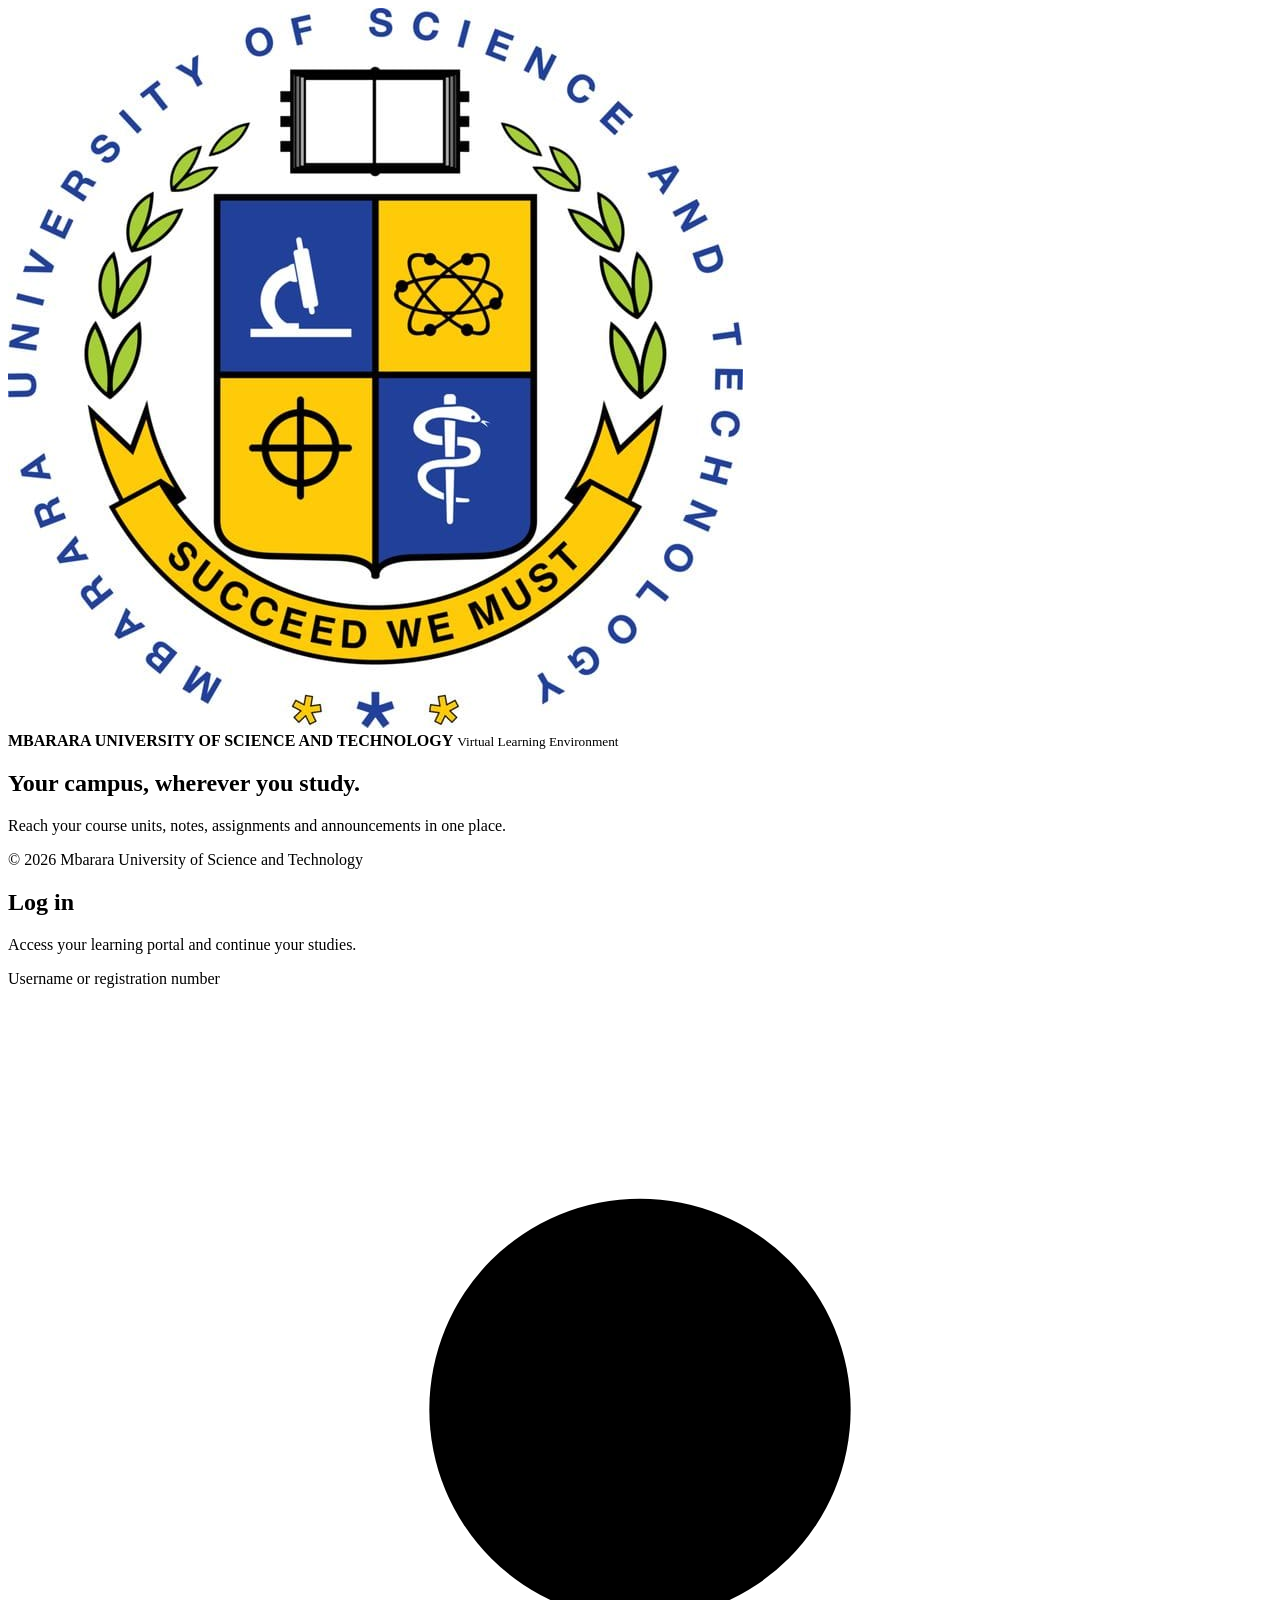
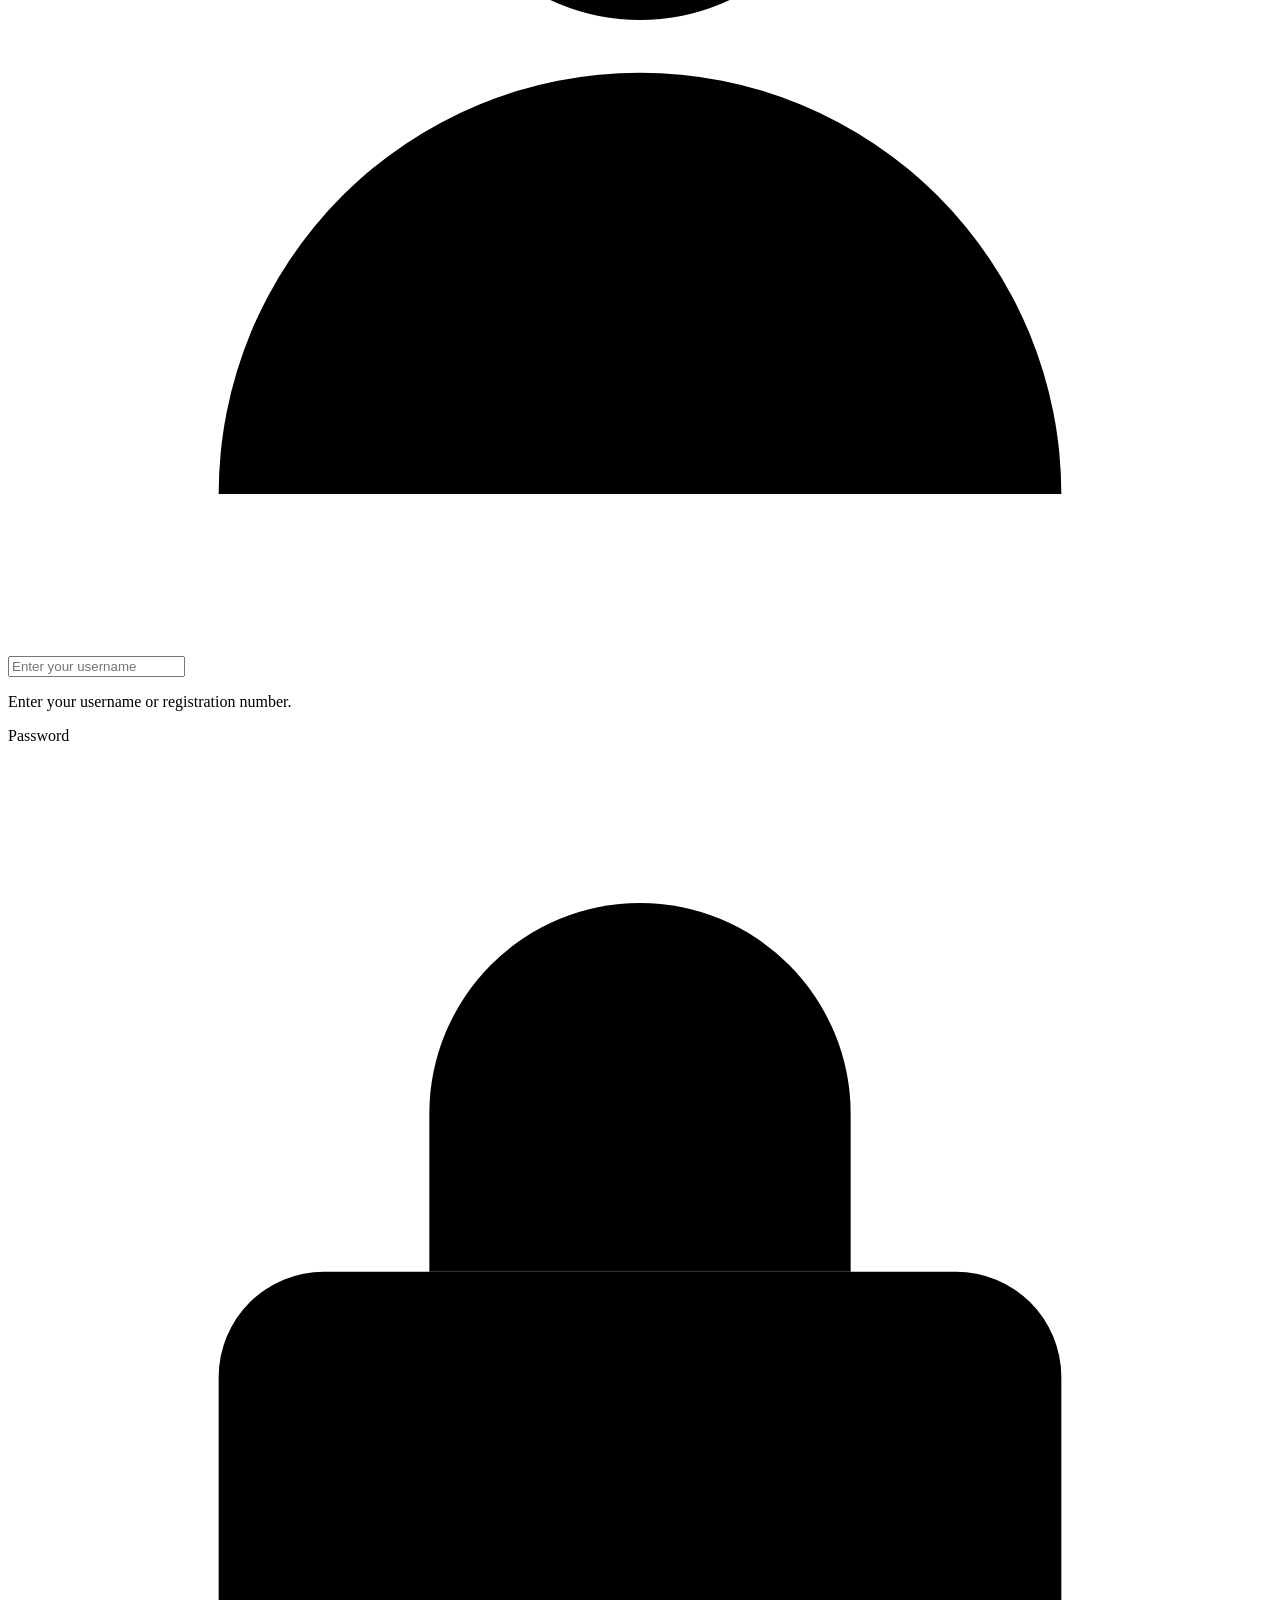
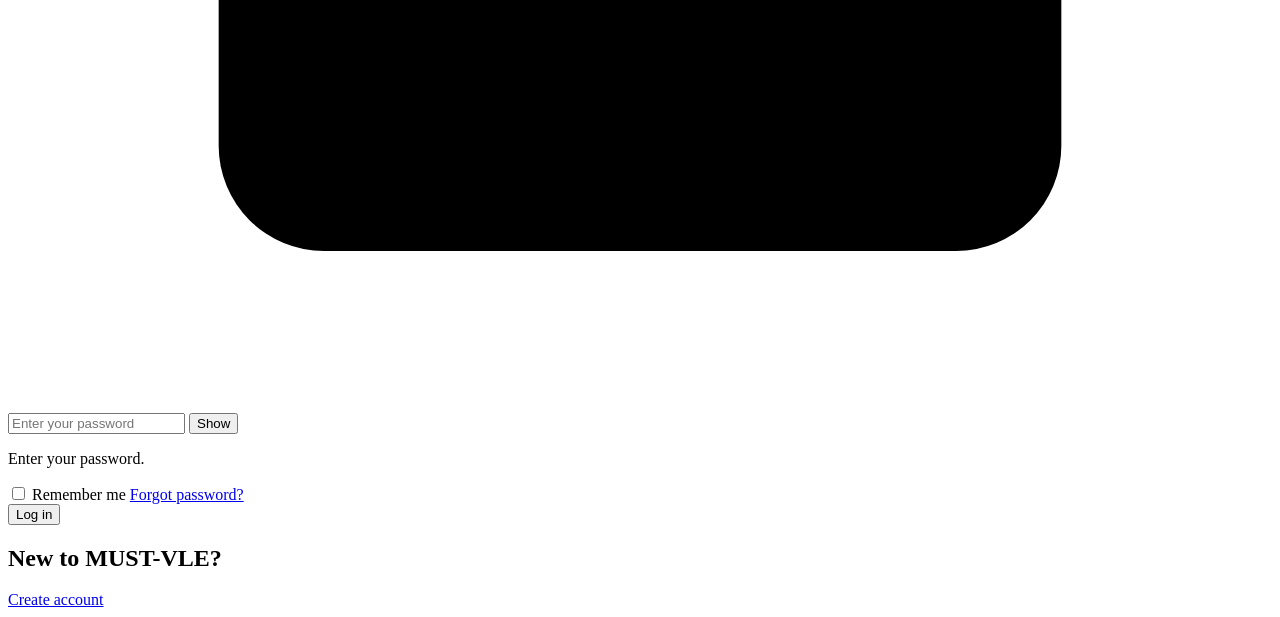
==== index.html @ 8065899a "Rename login.html to index.html" ====
<!DOCTYPE html>
<html lang="en">
<head>
    <meta charset="UTF-8">
    <meta name="viewport" content="width=device-width, initial-scale=1.0">
    <title>Login | MUST-VLE</title>
    <link rel="stylesheet" href="Style.css">
</head>
<body>

    <aside class="brand">
        <div class="brand-header">
            <img src="must-logo.png" alt="Mbarara University of Science and Technology logo" class="brand-logo">
            <div class="university-name">
                <strong>MBARARA UNIVERSITY OF SCIENCE AND TECHNOLOGY</strong>
                <small>Virtual Learning Environment</small>
            </div>
        </div>

        <div>
            <h2>Your campus, wherever you study.</h2>
            <p>Reach your course units, notes, assignments and announcements in one place.</p>
        </div>

        <p class="foot">&copy; 2026 Mbarara University of Science and Technology</p>
    </aside>

    <main class="panel">
        <section class="card">
            <header class="card-head">
                <h1>Log in</h1>
                <p>Access your learning portal and continue your studies.</p>
            </header>

            <form class="form" novalidate>

                <div class="field">
                    <label for="username">Username or registration number</label>
                    <div class="control">
                        <svg viewBox="0 0 24 24"><circle cx="12" cy="8" r="4"/><path d="M4 21a8 8 0 0 1 16 0"/></svg>
                        <input id="username" name="username" type="text" autocomplete="username" placeholder="Enter your username" required>
                    </div>
                    <p class="error">Enter your username or registration number.</p>
                </div>

                <div class="field">
                    <label for="password">Password</label>
                    <div class="control">
                        <svg viewBox="0 0 24 24"><rect x="4" y="10" width="16" height="11" rx="2"/><path d="M8 10V7a4 4 0 0 1 8 0v3"/></svg>
                        <input id="password" name="password" type="password" autocomplete="current-password" placeholder="Enter your password" required>
                        <button type="button" class="toggle" data-toggle="password">Show</button>
                    </div>
                    <p class="error">Enter your password.</p>
                </div>

                <div class="row">
                    <label class="check">
                        <input type="checkbox" name="remember">
                        <span>Remember me</span>
                    </label>

                    <a href="#">Forgot password?</a>
                </div>

                <button class="btn" type="submit">Log in</button>

                <div class="first-time">
                    <h2>New to MUST-VLE?</h2>
                    <a class="btn-outline" href="createAccount.html">Create account</a>
                </div>
            </form>
        </section>
    </main>

</body>
</html>
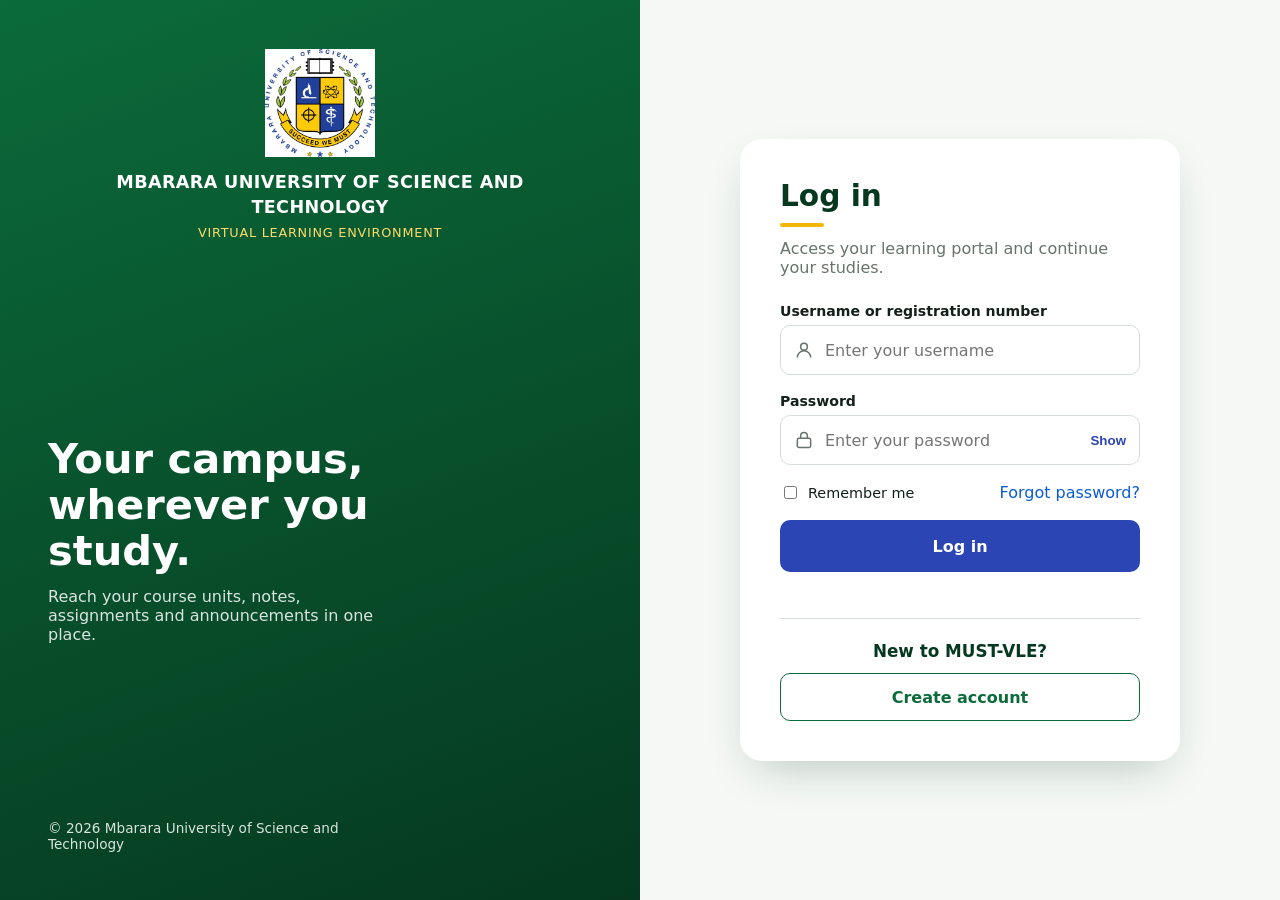
==== commit 73636b89: "Fix CSS case sensitivity" ====
--- a/index.html
+++ b/index.html
@@ -4,7 +4,7 @@
     <meta charset="UTF-8">
     <meta name="viewport" content="width=device-width, initial-scale=1.0">
     <title>Login | MUST-VLE</title>
-    <link rel="stylesheet" href="Style.css">
+    <link rel="stylesheet" href="style.css">
 </head>
 <body>
 
--- a/style.css
+++ b/style.css
@@ -0,0 +1,309 @@
+:root {
+    --green-900: #05381f;
+    --green-700: #0b6b3a;
+    --gold: #f2b705;
+    --blue: #2b45b5;
+    --blue-dark: #22369a;
+    --ink: #14201a;
+    --muted: #66746c;
+    --line: #d6ddd8;
+    --paper: #f5f8f5;
+    --danger: #c0392b;
+}
+
+*, *::before, *::after {
+    box-sizing: border-box;
+}
+
+h1, h2, p {
+    margin: 0;
+}
+
+body {
+    margin: 0;
+    min-height: 100vh;
+    display: grid;
+    grid-template-columns: 1fr 1fr;
+    font-family: system-ui, -apple-system, "Segoe UI", Roboto, sans-serif;
+    color: var(--ink);
+    background: var(--paper);
+}
+
+.brand {
+    display: flex;
+    flex-direction: column;
+    justify-content: space-between;
+    padding: 48px;
+    color: #fff;
+    background: linear-gradient(160deg, var(--green-700), var(--green-900));
+}
+
+.brand-header {
+    display: flex;
+    flex-direction: column;
+    align-items: center;
+    justify-content: center;
+    text-align: center;
+    gap: 12px;
+    margin: 0 auto 20px;
+}
+
+.brand-logo {
+    display: block;
+    width: 110px;
+    height: 110px;
+    object-fit: contain;
+    margin: 0 auto;
+}
+
+.university-name {
+    display: flex;
+    flex-direction: column;
+    align-items: center;
+    text-align: center;
+    gap: 6px;
+}
+
+.university-name strong {
+    display: block;
+    font-size: 1.1rem;
+    line-height: 1.4;
+    letter-spacing: 0.02em;
+    text-transform: uppercase;
+    font-weight: 800;
+}
+
+.university-name small {
+    font-size: 0.8rem;
+    letter-spacing: 0.06em;
+    text-transform: uppercase;
+    color: #ffd96b;
+}
+
+.brand h2 {
+    font-size: 2.6rem;
+    line-height: 1.1;
+    margin-bottom: 14px;
+    max-width: 14ch;
+}
+
+.brand p {
+    max-width: 34ch;
+    color: rgba(255, 255, 255, .85);
+}
+
+.foot {
+    font-size: .85rem;
+}
+
+.panel {
+    display: grid;
+    place-items: center;
+    padding: 32px;
+}
+
+.card {
+    width: 100%;
+    max-width: 440px;
+    padding: 40px;
+    background: #fff;
+    border-radius: 22px;
+    box-shadow: 0 18px 48px -18px rgba(5, 56, 31, .3);
+}
+
+.card-head {
+    margin-bottom: 26px;
+}
+
+.card-head h1 {
+    font-size: 1.85rem;
+    color: var(--green-900);
+}
+
+.card-head h1::after {
+    content: "";
+    display: block;
+    width: 44px;
+    height: 4px;
+    margin-top: 10px;
+    background: var(--gold);
+    border-radius: 4px;
+}
+
+.card-head p {
+    margin-top: 12px;
+    color: var(--muted);
+}
+
+.form {
+    display: grid;
+    gap: 18px;
+}
+
+.field {
+    display: grid;
+    gap: 6px;
+}
+
+.field > label {
+    font-size: .88rem;
+    font-weight: 600;
+}
+
+.control {
+    position: relative;
+}
+
+.control svg {
+    position: absolute;
+    left: 14px;
+    top: 50%;
+    transform: translateY(-50%);
+    width: 20px;
+    height: 20px;
+    fill: none;
+    stroke: var(--muted);
+    stroke-width: 1.8;
+    pointer-events: none;
+}
+
+.control input {
+    width: 100%;
+    height: 50px;
+    padding: 0 70px 0 44px;
+    font: inherit;
+    border: 1.5px solid var(--line);
+    border-radius: 10px;
+}
+
+.control input:focus {
+    outline: none;
+    border-color: var(--green-700);
+    box-shadow: 0 0 0 4px rgba(242, 183, 5, .3);
+}
+
+.toggle {
+    position: absolute;
+    right: 8px;
+    top: 50%;
+    transform: translateY(-50%);
+    border: 0;
+    background: none;
+    color: var(--blue);
+    font-weight: 600;
+    cursor: pointer;
+}
+
+.error {
+    display: none;
+    color: var(--danger);
+    font-size: .82rem;
+}
+
+.field.invalid .error {
+    display: block;
+}
+
+.field.invalid input {
+    border-color: var(--danger);
+}
+
+.row {
+    display: flex;
+    justify-content: space-between;
+    align-items: center;
+    gap: 10px;
+    flex-wrap: wrap;
+}
+
+.check {
+    display: flex;
+    gap: 8px;
+    align-items: center;
+    font-size: .9rem;
+}
+
+a {
+    color: #0a5cd6;
+    text-decoration: none;
+}
+
+.btn {
+    height: 52px;
+    width: 100%;
+    border: 0;
+    border-radius: 10px;
+    background: var(--blue);
+    color: #fff;
+    font: inherit;
+    font-weight: 600;
+    cursor: pointer;
+}
+
+.btn:hover {
+    background: var(--blue-dark);
+}
+
+.btn-outline {
+    display: flex;
+    align-items: center;
+    justify-content: center;
+    height: 48px;
+    margin-top: 12px;
+    border: 1.5px solid var(--green-700);
+    border-radius: 10px;
+    color: var(--green-700);
+    font-weight: 600;
+    text-decoration: none;
+}
+
+.btn-outline:hover {
+    background: var(--green-700);
+    color: #fff;
+}
+
+.success {
+    color: #14633a;
+    font-size: .9rem;
+}
+
+.first-time {
+    margin-top: 28px;
+    padding-top: 22px;
+    border-top: 1px solid var(--line);
+    text-align: center;
+}
+
+.first-time h2 {
+    font-size: 1.05rem;
+    color: var(--green-900);
+}
+
+@media (max-width: 900px) {
+    body {
+        grid-template-columns: 1fr;
+    }
+
+    .brand {
+        padding: 22px 24px;
+    }
+
+    .brand > div:nth-child(2),
+    .foot {
+        display: none;
+    }
+
+    .panel {
+        padding: 16px;
+    }
+
+    .card {
+        padding: 24px;
+    }
+}
+
+.switch {
+    margin-top: 22px;
+    text-align: center;
+    color: var(--muted);
+}
